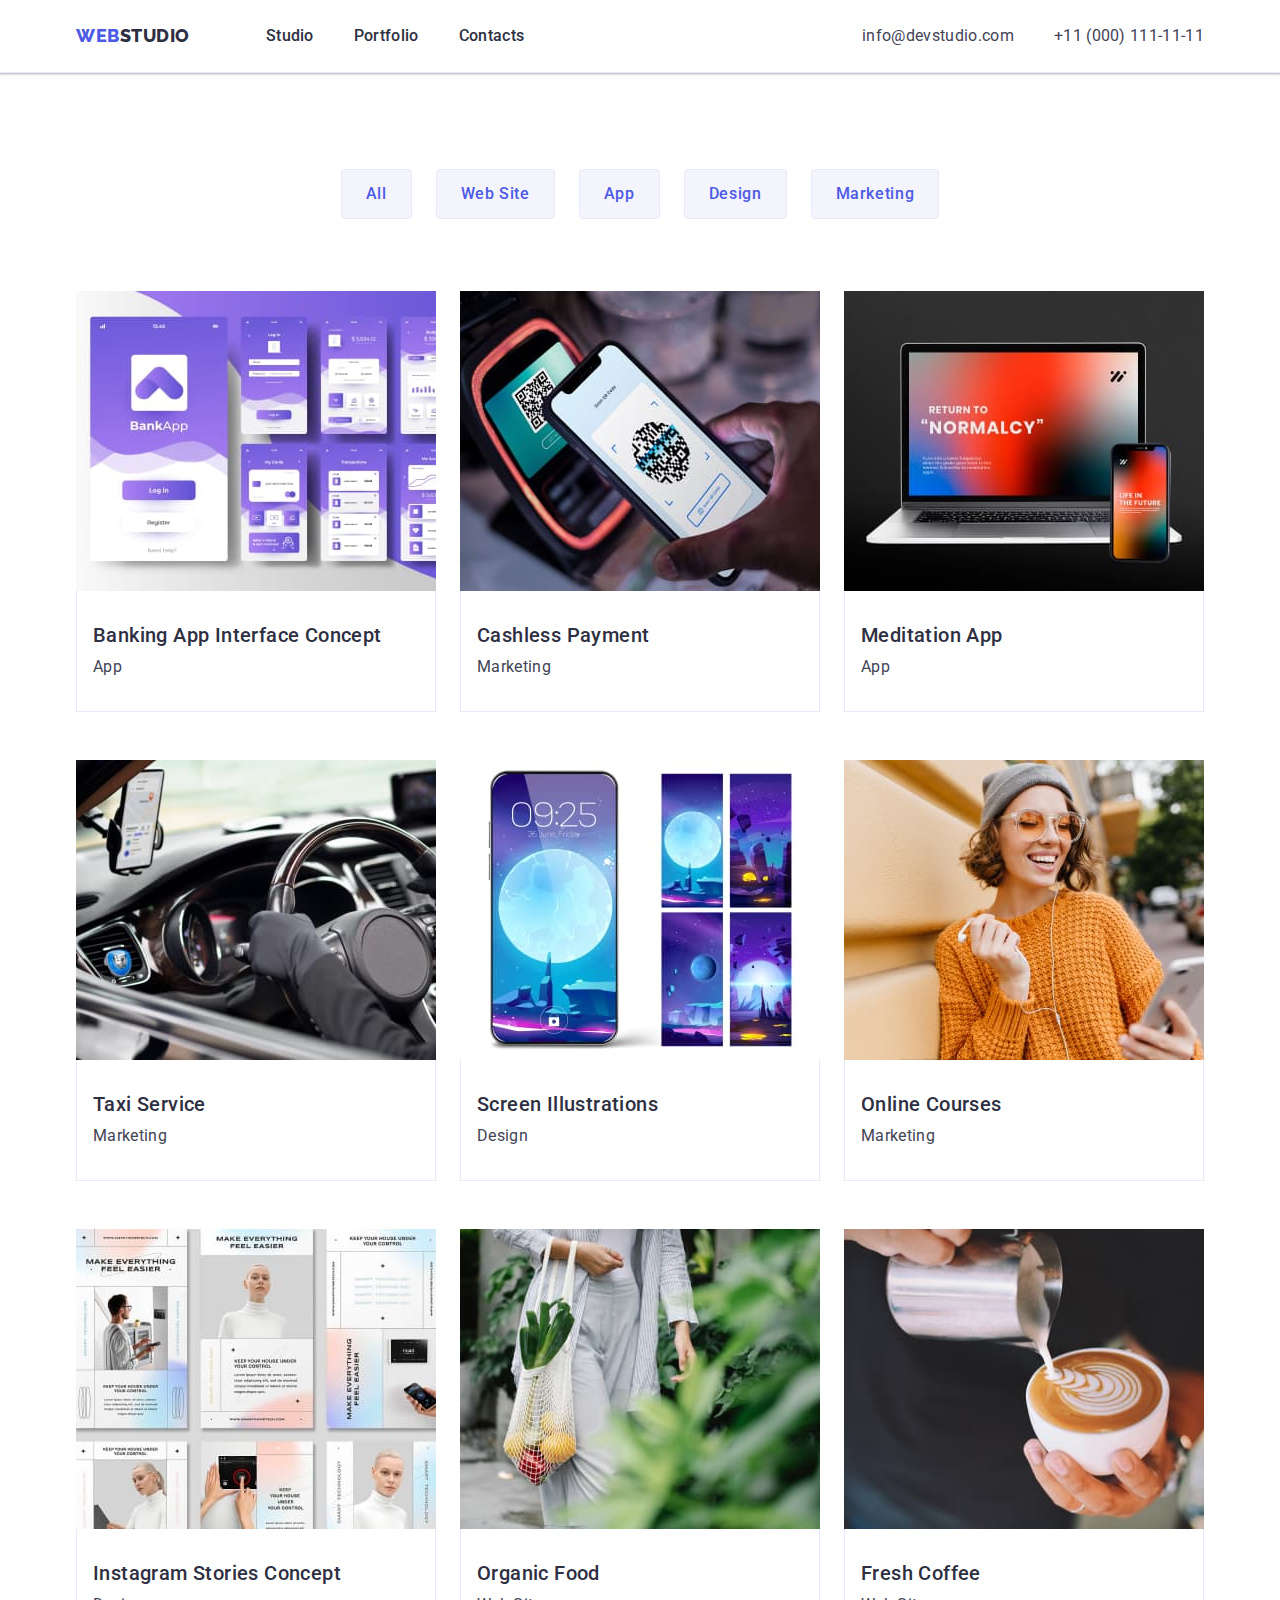
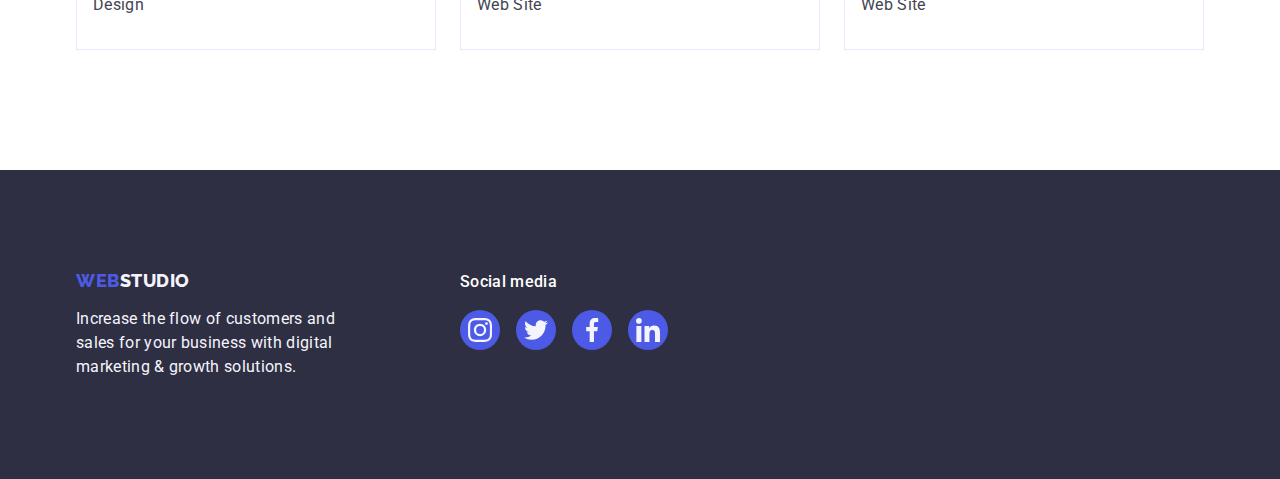
==== portfolio.html @ 3b1a3459 "Initial commit" ====
<!DOCTYPE html>
<html lang="en">
  <head>
    <meta charset="UTF-8" />
    <meta http-equiv="X-UA-Compatible" content="IE=edge" />
    <meta name="viewport" content="width=device-width, initial-scale=1.0" />
    <title>Portfolio</title>
    <link rel="preconnect" href="https://fonts.googleapis.com" />
    <link rel="preconnect" href="https://fonts.gstatic.com" crossorigin />
    <link
      href="https://fonts.googleapis.com/css2?family=Raleway:wght@800&family=Roboto:wght@400;500;700;900&display=swap"
      rel="stylesheet"
    />
    <link
      rel="stylesheet"
      href="https://cdn.jsdelivr.net/npm/modern-normalize@1.1.0/modern-normalize.min.css"
    />
    <link rel="stylesheet" href="./css/styles.css" />
  </head>
  <body>
    <header class="header">
      <div class="container-header container">
        <nav class="container-nav">
          <a href="./index.html" class="link header-logo"
            >Web<span class="color">Studio</span></a
          >
          <ul class="list list-nav">
            <li><a href="./index.html" class="link nav-link">Studio</a></li>
            <li>
              <a href="./portfolio.html" class="link nav-link">Portfolio</a>
            </li>
            <li><a href="" class="link nav-link">Contacts</a></li>
          </ul>
        </nav>
        <address class="contact">
          <ul class="list list-contact">
            <li>
              <a href="mailto:info@devstudio.com" class="link contact-link"
                >info@devstudio.com</a
              >
            </li>
            <li>
              <a href="tel:+110001111111" class="link contact-link"
                >+11 (000) 111-11-11</a
              >
            </li>
          </ul>
        </address>
      </div>
    </header>
    <main>
      <section class="section-projects">
        <div class="container">
          <h1 hidden>Our projects</h1>
          <ul class="list btn-container">
            <li><button type="button" class="filter-btn">All</button></li>
            <li><button type="button" class="filter-btn">Web Site</button></li>
            <li><button type="button" class="filter-btn">App</button></li>
            <li><button type="button" class="filter-btn">Design</button></li>
            <li><button type="button" class="filter-btn">Marketing</button></li>
          </ul>
          <ul class="list examples-container">
            <li class="examples-item">
              <a href="" class="link examples-link">
                <img
                  src="./images/portfolio/1-app.jpg"
                  alt="application screens"
                  width="360"
                  height="300"
                />
                <div class="project-subtitle">
                  <h2 class="examples-title">Banking App Interface Concept</h2>
                  <p class="text-color">App</p>
                </div>
              </a>
            </li>
            <li class="examples-item">
              <a href="" class="link examples-link">
                <img
                  src="./images/portfolio/2-marketing.jpg"
                  alt="phone screen with barcode"
                  width="360"
                  height="300"
                />
                <div class="project-subtitle">
                  <h2 class="examples-title">Cashless Payment</h2>
                  <p class="text-color">Marketing</p>
                </div>
              </a>
            </li>
            <li class="examples-item">
              <a href="" class="link examples-link">
                <img
                  src="./images/portfolio/3-app.jpg"
                  alt="laptop and phone"
                  width="360"
                  height="300"
                />
                <div class="project-subtitle">
                  <h2 class="examples-title">Meditation App</h2>
                  <p class="text-color">App</p>
                </div>
              </a>
            </li>
            <li class="examples-item">
              <a href="" class="link examples-link">
                <img
                  src="./images/portfolio/4-marketing.jpg"
                  alt="car steering wheel"
                  width="360"
                  height="300"
                />
                <div class="project-subtitle">
                  <h2 class="examples-title">Taxi Service</h2>
                  <p class="text-color">Marketing</p>
                </div>
              </a>
            </li>
            <li class="examples-item">
              <a href="" class="link examples-link">
                <img
                  src="./images/portfolio/5-design.jpg"
                  alt="phone with screens"
                  width="360"
                  height="300"
                />
                <div class="project-subtitle">
                  <h2 class="examples-title">Screen Illustrations</h2>
                  <p class="text-color">Design</p>
                </div>
              </a>
            </li>
            <li class="examples-item">
              <a href="" class="link examples-link">
                <img
                  src="./images/portfolio/6-marketing.jpg"
                  alt="girl with earphones"
                  width="360"
                  height="300"
                />
                <div class="project-subtitle">
                  <h2 class="examples-title">Online Courses</h2>
                  <p class="text-color">Marketing</p>
                </div>
              </a>
            </li>
            <li class="examples-item">
              <a href="" class="link examples-link">
                <img
                  src="./images/portfolio/7-design.jpg"
                  alt="screens from instagram"
                  width="360"
                  height="300"
                />
                <div class="project-subtitle">
                  <h2 class="examples-title">Instagram Stories Concept</h2>
                  <p class="text-color">Design</p>
                </div>
              </a>
            </li>
            <li class="examples-item">
              <a href="" class="link examples-link">
                <img
                  src="./images/portfolio/8-website.jpg"
                  alt="string bag with vegetables"
                  width="360"
                  height="300"
                />
                <div class="project-subtitle">
                  <h2 class="examples-title">Organic Food</h2>
                  <p class="text-color">Web Site</p>
                </div>
              </a>
            </li>
            <li class="examples-item">
              <a href="" class="link examples-link">
                <img
                  src="./images/portfolio/9-website.jpg"
                  alt="making cappuccino"
                  width="360"
                  height="300"
                />
                <div class="project-subtitle">
                  <h2 class="examples-title">Fresh Coffee</h2>
                  <p class="text-color">Web Site</p>
                </div>
              </a>
            </li>
          </ul>
        </div>
      </section>
    </main>
    <footer class="footer">
      <div class="container footer-container">
        <div class="leftside-footer">
          <a href="./index.html" class="link footer-logo"
            >Web<span class="color">Studio</span></a
          >
          <p class="footer-text">
            Increase the flow of customers and sales for your business with
            digital marketing & growth solutions.
          </p>
        </div>
        <div class="rightside-footer">
          <p class="footer-subtitle">Social media</p>
          <ul class="list footer-social-list">
            <li class="footer-item">
              <a
                href=""
                class="link footer-social-link"
                target="_blank"
                rel="noopener noreferrer"
                aria-label="Instagram icon"
              >
                <svg class="footer-social-icon" width="24" height="24">
                  <use href="./images/icons.svg#instagram"></use>
                </svg>
              </a>
            </li>
            <li class="footer-item">
              <a
                href=""
                class="link footer-social-link"
                target="_blank"
                rel="noopener noreferrer"
                aria-label="Instagram icon"
              >
                <svg class="footer-social-icon" width="24" height="24">
                  <use href="./images/icons.svg#twitter"></use>
                </svg>
              </a>
            </li>
            <li class="footer-item">
              <a
                href=""
                class="link footer-social-link"
                target="_blank"
                rel="noopener noreferrer"
                aria-label="Instagram icon"
              >
                <svg class="footer-social-icon" width="24" height="24">
                  <use href="./images/icons.svg#facebook"></use>
                </svg>
              </a>
            </li>
            <li class="footer-item">
              <a
                href=""
                class="link footer-social-link"
                target="_blank"
                rel="noopener noreferrer"
                aria-label="Instagram icon"
              >
                <svg class="footer-social-icon" width="24" height="24">
                  <use href="./images/icons.svg#linkedin"></use>
                </svg>
              </a>
            </li>
          </ul>
        </div>
      </div>
    </footer>
  </body>
</html>
---- css/styles.css ----
:root {
    --color-iris: #4d5ae5;
    --color-ocean: #404bbf;
    --color-navy-blue: #2e2f42;
    --color-green: #31d0aa;
    --color-slate: #434455;
    --color-light-slate: #8e8f99;
    --color-cornflower: #e7e9fc;
    --color-cloud: #f4f4fd;
    --color-navy-blue-modal: #2e2f42;
    --color-grey: #2e2f42;
    --color-white: #ffffff;
    --color-dairy: #fcfcfc;
}

body {
    background-color: var(--color-white);
    color: var(--color-slate);
    font-family: Roboto, sans-serif;
    font-style: normal;
    font-weight: 400;
    font-size: 16px;
    line-height: 1.5;
    letter-spacing: 0.02em;
}

.container {
    width: 1158px;
    margin-left: auto;
    margin-right: auto;
    padding-left: 15px;
    padding-right: 15px;
}

/* Reset */
.list {
    list-style: none;
    margin: 0;
    padding: 0;
}

.link {
    text-decoration: none;
    color: currentColor;
}

h1,
h2,
h3,
h4,
h5,
h6,
p {
    margin: 0;
}

img {
    display: block;
}

/* Header */

.header {
    border-bottom: 1px solid var(--color-cornflower);
    box-shadow: 0px 2px 1px rgba(46, 47, 66, 0.08), 0px 1px 1px rgba(46, 47, 66, 0.16), 0px 1px 6px rgba(46, 47, 66, 0.08);
}

.header-logo {
    margin-right: 76px;
    color: var(--color-iris);
    font-family: 'Raleway', sans-serif;
    font-weight: 800;
    font-size: 18px;
    line-height: 1.17;
    display: flex;
    align-items: center;
    letter-spacing: 0.03em;
    text-transform: uppercase;
}

.header-logo .color {
    display: block;        
    color: var(--color-navy-blue);
}

.nav-link {
    display: block;
    padding-top: 24px;
    padding-bottom: 24px;

    color: var(--color-navy-blue);
    font-family: Roboto, sans-serif;
    font-weight: 500;
    font-size: 16px;
    line-height: 1.5;
}

.contact {
    font-style: normal;
    margin-left: auto;
}

.contact-link {
    display: block;
    padding-top: 24px;
    padding-bottom: 24px;

    color: var(--color-slate);
    font-weight: 400;
    font-size: 16px;
    line-height: 1.5;
    font-style: normal;
}

.nav-link:hover,
.nav-link:focus,
.contact-link:hover,
.contact-link:focus {
    color: var(--color-ocean);
}

.container-header,
.container-nav,
.list-nav,
.list-contact {
    display: flex;
    align-items: center;
}
.list-nav,
.list-contact {
    gap: 40px;
}

/* Hero */
.section-hero {
    background-color: var(--color-navy-blue);
    padding-top: 188px;
    padding-bottom: 188px;
    max-width: 1440px;
    margin-left: auto;
    margin-right: auto;
    background-image: linear-gradient(rgba(46, 47, 66, 0.7), rgba(46, 47, 66, 0.7)), 
    url(../images/backgrounds/hero-image.jpg);
    background-repeat: no-repeat;
    background-size: cover;
    background-position: center;
}

.hero-title {
    max-width: 496px;   
    margin-right: auto;
    margin-left: auto;
    margin-bottom: 48px;

    color: var(--color-white);
    font-weight: 700;
    font-size: 56px;
    line-height: 1.07;
    text-align: center;
    letter-spacing: 0.02em
}

.hero-btn {
    display: block;
    min-width: 169px;
    height: 56px;
    margin-right: auto;
    margin-left: auto;
    padding: 16px 32px;    
    text-align: center;
    color: var(--color-white);
    background-color: var(--color-iris);
    font-family: "Roboto", sans-serif;
    font-weight: 500;
    font-size: 16px;
    line-height: 1.5;
    letter-spacing: 0.04em;
    cursor: pointer;
    border: none;
    border-radius: 4px;
}

.hero-btn:hover,
.hero-btn:focus {
    background-color: var(--color-ocean);
    border: none;
    border-radius: 4px;
}

/* Features */
.section-features {
    padding-top: 120px;
    padding-bottom: 120px;
}

.features-container {
    display: flex;
    flex-wrap: wrap;
    gap: 24px;
}

.features-item {
    display: block;
    width: calc((100% - 24px * 3) / 4);
}

.features-title {
    margin-bottom: 8px;
    color: var(--color-navy-blue);
    font-weight: 500;
    font-size: 20px;
    line-height: 1.2;
    letter-spacing: 0.02em
}
.features-icon {
    display: flex;
    align-items: center;
    justify-content: center;
    height: 112px;
    
    margin-bottom: 8px;
    background-color: var(--color-cloud);
    border-radius: 4px; 
}

/* what are we doing */
.section-works {
    padding-bottom: 120px;
}

.works-container {
    display: flex;
    flex-wrap: wrap;
    gap: 24px;
}
.pic {
    width: calc((100% - 48px) / 3);
}


/* Titles works&team */
.works-title,
.team-title,
.customers-title {
    margin-bottom: 72px;
    color: var(--color-navy-blue);
    font-weight: 700;
    font-size: 36px;
    line-height: 1.11;
    text-align: center;
    text-transform: capitalize;
    letter-spacing: 0.02em;
}

/* Team */
.section-team {
    padding-top: 120px;
    padding-bottom: 120px;
    background-color: var(--color-cloud);
}

.team-list-container {
    display: flex;
    flex-wrap: wrap;
    gap: 24px;
}
.team-item {
    box-shadow: 0px 1px 6px rgba(46, 47, 66, 0.08), 0px 1px 1px rgba(46, 47, 66, 0.16), 0px 2px 1px rgba(46, 47, 66, 0.08);
    border-radius: 0px 0px 4px 4px;
}
.team-subtitle {
    padding: 32px 0;
    background-color: var(--color-white);
}
.avatar-text {
    margin-bottom: 8px;
}
.social-list{
    display: flex;
    justify-content: center;
    gap: 24px;
}
.social-link {
    display: flex;
    justify-content: center;
    align-items: center;
    width: 40px;
    height: 40px;
    border-radius: 50%;
    background-color: var(--color-iris);
    color: var(--color-cloud);
}
.social-link:hover,
.social-link:focus {
    background-color: var(--color-ocean);
}
.social-icon {
    fill: currentColor;
}

/* Titles avatar&examples */
.avatar-title,
.examples-title {
    margin-bottom: 8px;
    color: var(--color-navy-blue);
    font-weight: 500;
    font-size: 20px;
    line-height: 1.2;
    letter-spacing: 0.02em
}

.avatar-title,
.avatar-text {
    text-align: center;
}

/* Customers */
.section-customers {
    padding-top: 120px;
    padding-bottom: 120px;
}
.customers-title {
    line-height: 1.1
}
.customers-list {
    display: flex;
    justify-content: center;
    gap: 24px;    
}
.customers-link {
    display: flex;
    justify-content: center;
    align-items: center;
    width: 168px;
    height: 88px;
    border: 1px solid var(--color-light-slate);
    border-radius: 4px;
    color: var(--color-light-slate);
}
.customers-link:hover,
.customers-link:focus {   
    border: 1px solid var(--color-ocean);
    color: var(--color-ocean);
}
.customers-icon {
    fill: currentColor;
}


/* Portfolio filter btn */
.filter-btn {
    padding: 12px 24px;
    color: var(--color-iris);
    background-color: var(--color-cloud);
    font-family: 'Roboto', sans-serif;
    font-style: normal;
    font-weight: 500;
    font-size: 16px;
    line-height: 1.5;
    align-items: center;
    text-align: center;
    letter-spacing: 0.04em;
    cursor: pointer;
    border: 1px solid var(--color-cornflower);
    border-radius: 4px;
}

.filter-btn:hover,
.filter-btn:focus,
.filter-btn:active {

    color: var(--color-white);
    background-color: var(--color-ocean);
    box-shadow: 0px 3px 1px rgba(0, 0, 0, 0.1), 0px 2px 1px rgba(0, 0, 0, 0.08), 0px 2px 2px rgba(0, 0, 0, 0.12);
    border: 1px solid transparent;
    border-radius: 4px;    
}

.projects .text-color {
    color: var(--color-slate);
}

.section-projects {
    padding-top: 96px;
    padding-bottom: 120px;
}

.project-subtitle {
    padding-top: 32px;
    padding-right: 16px;
    padding-bottom: 32px;
    padding-left: 16px;

    background-color: var(--color-white);
    border-left: 1px solid var(--color-cornflower);
    border-right: 1px solid var(--color-cornflower);
    border-bottom: 1px solid var(--color-cornflower);
}

.btn-container {
    display: flex;
    flex-wrap: wrap;
    gap: 24px;
    justify-content: center;
    margin-bottom: 72px;
}

.examples-container {
    display: flex;
    flex-wrap: wrap;
    row-gap: 48px;
    column-gap: 24px;
}

.examples-item {
    flex-basis: calc((100% - 48px) / 3);
}
.examples-link {
    display: block;
}
.examples-link:hover,
.examples-link:focus {
    box-shadow: 0px 1px 6px rgba(46, 47, 66, 0.08), 0px 1px 1px rgba(46, 47, 66, 0.16), 0px 2px 1px rgba(46, 47, 66, 0.08);
}

/* Footer */
.footer-container {
    display: flex;
    gap: 120px;
    align-items: baseline;
}
.footer {
    padding-top: 100px;
    padding-bottom: 100px;
    background-color: var(--color-navy-blue);
}

.footer-logo {
    margin-bottom: 16px;
    color: var(--color-iris);
    font-family: 'Raleway', sans-serif;
    font-weight: 800;
    font-size: 18px;
    line-height: 1.17;
    display: inline-block;
    align-items: center;
    letter-spacing: 0.03em;
    text-transform: uppercase;
}

.footer-logo .color {
    color: var(--color-cloud);
}

.footer-text {
    width: 264px;
    color: var(--color-cloud);
}
.footer-subtitle {
    
    margin-bottom: 16px;
    font-family: 'Roboto';
    font-style: normal;
    font-weight: 500;
    font-size: 16px;
    line-height: 1.5;
    letter-spacing: 0.02em;
    font-weight: 500;
    color: var(--color-white);
}

.footer-social-list {
    display: flex;
    justify-content: left;
    gap: 16px;
}

.footer-social-link {
    display: flex;
        justify-content: center;
        align-items: center;
        width: 40px;
        height: 40px;
        border-radius: 50%;
        background-color: var(--color-iris);
        color: var(--color-cloud);
    }
    
    .footer-social-link:hover,
    .footer-social-link:focus {
        background-color: var(--color-green);
}
.footer-social-icon {
    fill: currentColor;
}
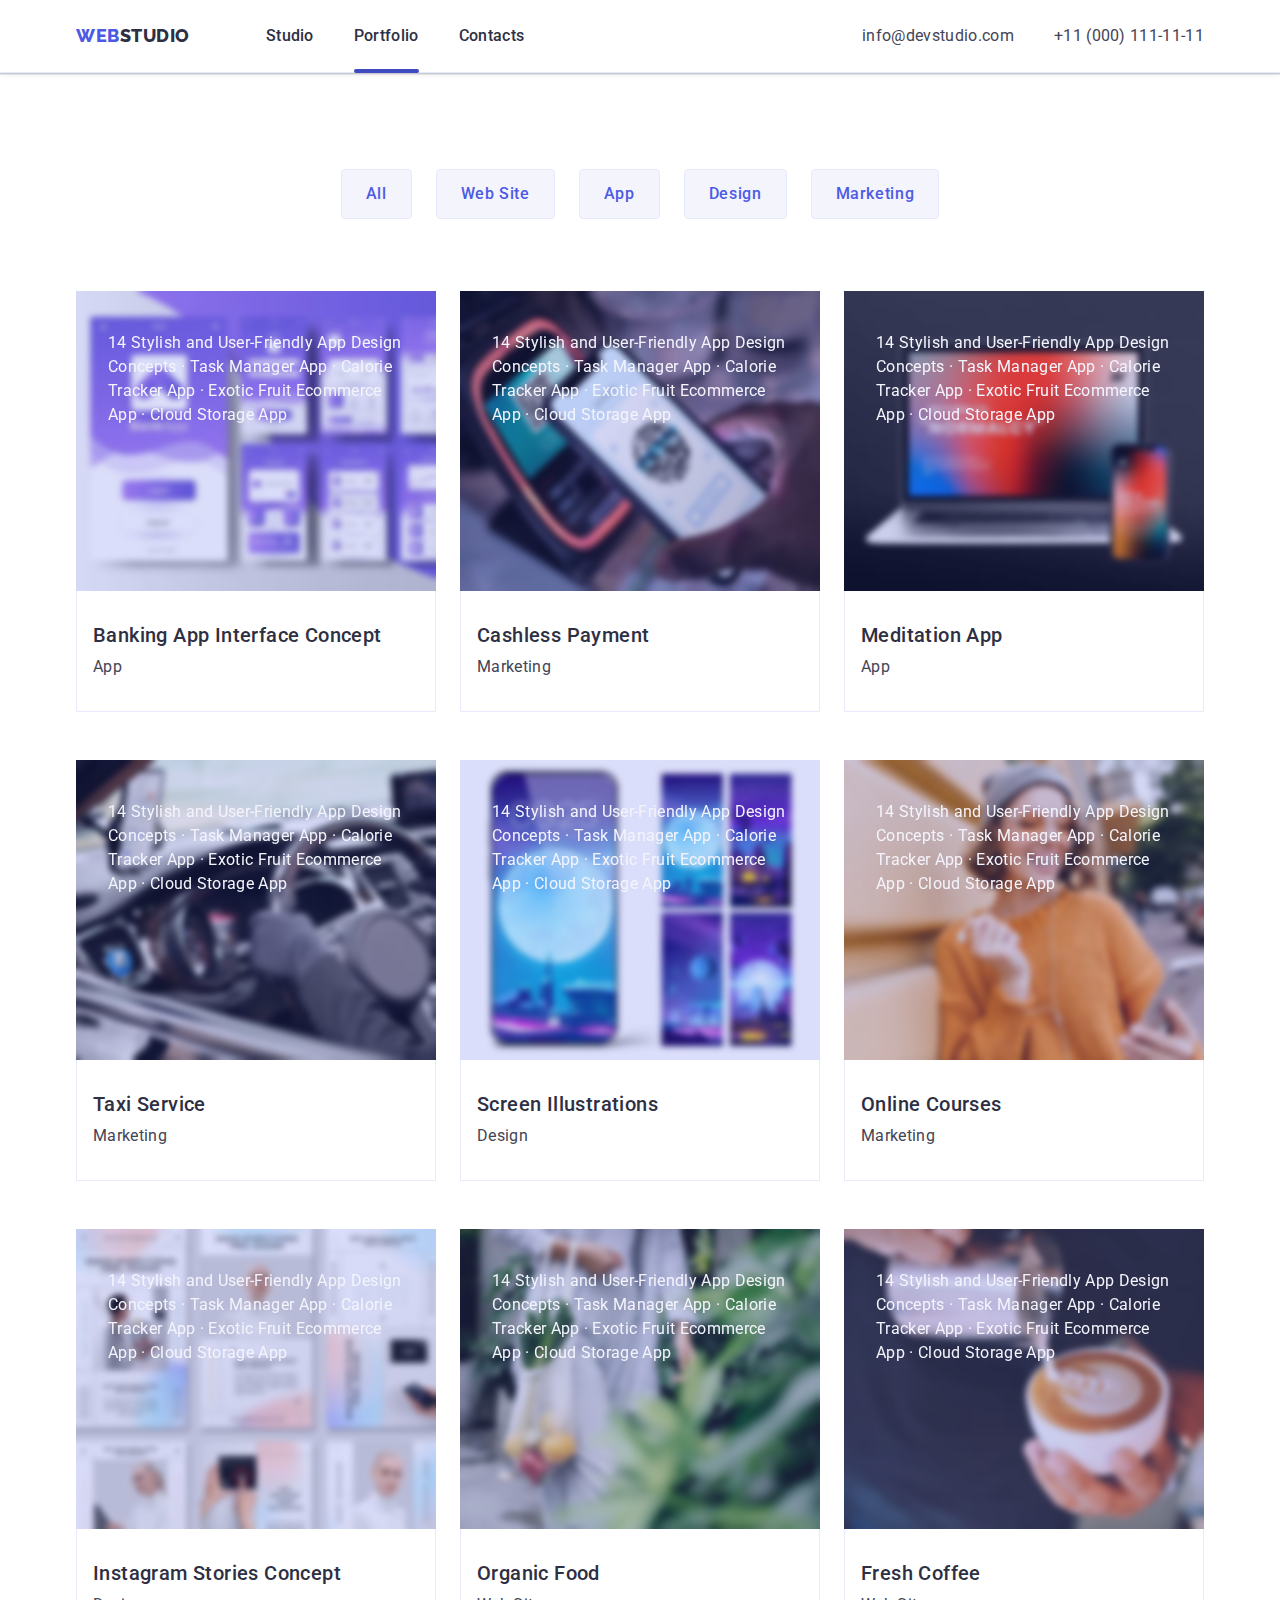
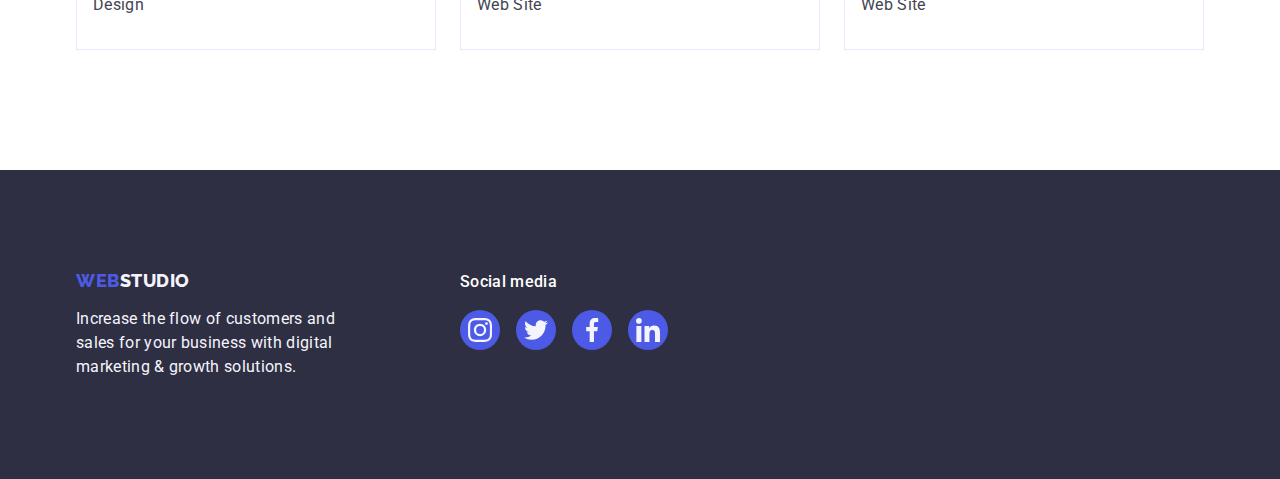
==== commit 883f5d36: "HW5 transition" ====
--- a/portfolio.html
+++ b/portfolio.html
@@ -27,7 +27,9 @@
           <ul class="list list-nav">
             <li><a href="./index.html" class="link nav-link">Studio</a></li>
             <li>
-              <a href="./portfolio.html" class="link nav-link">Portfolio</a>
+              <a href="./portfolio.html" class="link nav-link current"
+                >Portfolio</a
+              >
             </li>
             <li><a href="" class="link nav-link">Contacts</a></li>
           </ul>
@@ -62,12 +64,19 @@
           <ul class="list examples-container">
             <li class="examples-item">
               <a href="" class="link examples-link">
-                <img
-                  src="./images/portfolio/1-app.jpg"
-                  alt="application screens"
-                  width="360"
-                  height="300"
-                />
+                <div class="examples-box">
+                  <img
+                    src="./images/portfolio/1-app.jpg"
+                    alt="application screens"
+                    width="360"
+                    height="300"
+                  />
+                  <p class="examples-label">
+                    14 Stylish and User-Friendly App Design Concepts · Task
+                    Manager App · Calorie Tracker App · Exotic Fruit Ecommerce
+                    App · Cloud Storage App
+                  </p>
+                </div>
                 <div class="project-subtitle">
                   <h2 class="examples-title">Banking App Interface Concept</h2>
                   <p class="text-color">App</p>
@@ -76,12 +85,20 @@
             </li>
             <li class="examples-item">
               <a href="" class="link examples-link">
-                <img
-                  src="./images/portfolio/2-marketing.jpg"
-                  alt="phone screen with barcode"
-                  width="360"
-                  height="300"
-                />
+                <div class="examples-box">
+                  <img
+                    class="examples-pic"
+                    src="./images/portfolio/2-marketing.jpg"
+                    alt="phone screen with barcode"
+                    width="360"
+                    height="300"
+                  />
+                  <p class="examples-label">
+                    14 Stylish and User-Friendly App Design Concepts · Task
+                    Manager App · Calorie Tracker App · Exotic Fruit Ecommerce
+                    App · Cloud Storage App
+                  </p>
+                </div>
                 <div class="project-subtitle">
                   <h2 class="examples-title">Cashless Payment</h2>
                   <p class="text-color">Marketing</p>
@@ -90,12 +107,20 @@
             </li>
             <li class="examples-item">
               <a href="" class="link examples-link">
-                <img
-                  src="./images/portfolio/3-app.jpg"
-                  alt="laptop and phone"
-                  width="360"
-                  height="300"
-                />
+                <div class="examples-box">
+                  <img
+                    class="examples-pic"
+                    src="./images/portfolio/3-app.jpg"
+                    alt="laptop and phone"
+                    width="360"
+                    height="300"
+                  />
+                  <p class="examples-label">
+                    14 Stylish and User-Friendly App Design Concepts · Task
+                    Manager App · Calorie Tracker App · Exotic Fruit Ecommerce
+                    App · Cloud Storage App
+                  </p>
+                </div>
                 <div class="project-subtitle">
                   <h2 class="examples-title">Meditation App</h2>
                   <p class="text-color">App</p>
@@ -104,12 +129,20 @@
             </li>
             <li class="examples-item">
               <a href="" class="link examples-link">
-                <img
-                  src="./images/portfolio/4-marketing.jpg"
-                  alt="car steering wheel"
-                  width="360"
-                  height="300"
-                />
+                <div class="examples-box">
+                  <img
+                    class="examples-pic"
+                    src="./images/portfolio/4-marketing.jpg"
+                    alt="car steering wheel"
+                    width="360"
+                    height="300"
+                  />
+                  <p class="examples-label">
+                    14 Stylish and User-Friendly App Design Concepts · Task
+                    Manager App · Calorie Tracker App · Exotic Fruit Ecommerce
+                    App · Cloud Storage App
+                  </p>
+                </div>
                 <div class="project-subtitle">
                   <h2 class="examples-title">Taxi Service</h2>
                   <p class="text-color">Marketing</p>
@@ -118,12 +151,20 @@
             </li>
             <li class="examples-item">
               <a href="" class="link examples-link">
-                <img
-                  src="./images/portfolio/5-design.jpg"
-                  alt="phone with screens"
-                  width="360"
-                  height="300"
-                />
+                <div class="examples-box">
+                  <img
+                    class="examples-pic"
+                    src="./images/portfolio/5-design.jpg"
+                    alt="phone with screens"
+                    width="360"
+                    height="300"
+                  />
+                  <p class="examples-label">
+                    14 Stylish and User-Friendly App Design Concepts · Task
+                    Manager App · Calorie Tracker App · Exotic Fruit Ecommerce
+                    App · Cloud Storage App
+                  </p>
+                </div>
                 <div class="project-subtitle">
                   <h2 class="examples-title">Screen Illustrations</h2>
                   <p class="text-color">Design</p>
@@ -132,12 +173,20 @@
             </li>
             <li class="examples-item">
               <a href="" class="link examples-link">
-                <img
-                  src="./images/portfolio/6-marketing.jpg"
-                  alt="girl with earphones"
-                  width="360"
-                  height="300"
-                />
+                <div class="examples-box">
+                  <img
+                    class="examples-pic"
+                    src="./images/portfolio/6-marketing.jpg"
+                    alt="girl with earphones"
+                    width="360"
+                    height="300"
+                  />
+                  <p class="examples-label">
+                    14 Stylish and User-Friendly App Design Concepts · Task
+                    Manager App · Calorie Tracker App · Exotic Fruit Ecommerce
+                    App · Cloud Storage App
+                  </p>
+                </div>
                 <div class="project-subtitle">
                   <h2 class="examples-title">Online Courses</h2>
                   <p class="text-color">Marketing</p>
@@ -146,12 +195,20 @@
             </li>
             <li class="examples-item">
               <a href="" class="link examples-link">
-                <img
-                  src="./images/portfolio/7-design.jpg"
-                  alt="screens from instagram"
-                  width="360"
-                  height="300"
-                />
+                <div class="examples-box">
+                  <img
+                    class="examples-pic"
+                    src="./images/portfolio/7-design.jpg"
+                    alt="screens from instagram"
+                    width="360"
+                    height="300"
+                  />
+                  <p class="examples-label">
+                    14 Stylish and User-Friendly App Design Concepts · Task
+                    Manager App · Calorie Tracker App · Exotic Fruit Ecommerce
+                    App · Cloud Storage App
+                  </p>
+                </div>
                 <div class="project-subtitle">
                   <h2 class="examples-title">Instagram Stories Concept</h2>
                   <p class="text-color">Design</p>
@@ -160,12 +217,20 @@
             </li>
             <li class="examples-item">
               <a href="" class="link examples-link">
-                <img
-                  src="./images/portfolio/8-website.jpg"
-                  alt="string bag with vegetables"
-                  width="360"
-                  height="300"
-                />
+                <div class="examples-box">
+                  <img
+                    class="examples-pic"
+                    src="./images/portfolio/8-website.jpg"
+                    alt="string bag with vegetables"
+                    width="360"
+                    height="300"
+                  />
+                  <p class="examples-label">
+                    14 Stylish and User-Friendly App Design Concepts · Task
+                    Manager App · Calorie Tracker App · Exotic Fruit Ecommerce
+                    App · Cloud Storage App
+                  </p>
+                </div>
                 <div class="project-subtitle">
                   <h2 class="examples-title">Organic Food</h2>
                   <p class="text-color">Web Site</p>
@@ -174,12 +239,20 @@
             </li>
             <li class="examples-item">
               <a href="" class="link examples-link">
-                <img
-                  src="./images/portfolio/9-website.jpg"
-                  alt="making cappuccino"
-                  width="360"
-                  height="300"
-                />
+                <div class="examples-box">
+                  <img
+                    class="examples-pic"
+                    src="./images/portfolio/9-website.jpg"
+                    alt="making cappuccino"
+                    width="360"
+                    height="300"
+                  />
+                  <p class="examples-label">
+                    14 Stylish and User-Friendly App Design Concepts · Task
+                    Manager App · Calorie Tracker App · Exotic Fruit Ecommerce
+                    App · Cloud Storage App
+                  </p>
+                </div>
                 <div class="project-subtitle">
                   <h2 class="examples-title">Fresh Coffee</h2>
                   <p class="text-color">Web Site</p>
--- a/css/styles.css
+++ b/css/styles.css
@@ -87,12 +87,25 @@
     display: block;
     padding-top: 24px;
     padding-bottom: 24px;
+    position: relative;
 
     color: var(--color-navy-blue);
     font-family: Roboto, sans-serif;
     font-weight: 500;
     font-size: 16px;
     line-height: 1.5;
+
+    transition: color 250ms cubic-bezier(0.4, 0, 0.2, 1);
+}
+.current::after {
+    content: '';
+    position: absolute;
+    width: 100%;
+    height: 4px;
+    background: var(--color-ocean);
+    border-radius: 2px;
+    left: 0px;
+    bottom: -1px;  
 }
 
 .contact {
@@ -110,6 +123,8 @@
     font-size: 16px;
     line-height: 1.5;
     font-style: normal;
+
+    transition: color 250ms cubic-bezier(0.4, 0, 0.2, 1);
 }
 
 .nav-link:hover,
@@ -178,13 +193,14 @@
     cursor: pointer;
     border: none;
     border-radius: 4px;
+
+    transition: background-color 250ms cubic-bezier(0.4, 0, 0.2, 1);
 }
 
 .hero-btn:hover,
 .hero-btn:focus {
     background-color: var(--color-ocean);
-    border: none;
-    border-radius: 4px;
+   
 }
 
 /* Features */
@@ -289,6 +305,8 @@
     border-radius: 50%;
     background-color: var(--color-iris);
     color: var(--color-cloud);
+
+    transition: background-color 250ms cubic-bezier(0.4, 0, 0.2, 1);
 }
 .social-link:hover,
 .social-link:focus {
@@ -336,6 +354,8 @@
     border: 1px solid var(--color-light-slate);
     border-radius: 4px;
     color: var(--color-light-slate);
+
+    transition: border 250ms cubic-bezier(0.4, 0, 0.2, 1), color 250ms cubic-bezier(0.4, 0, 0.2, 1);
 }
 .customers-link:hover,
 .customers-link:focus {   
@@ -363,6 +383,9 @@
     cursor: pointer;
     border: 1px solid var(--color-cornflower);
     border-radius: 4px;
+    box-shadow: none;
+
+    transition: color 250ms cubic-bezier(0.4, 0, 0.2, 1), background-color 250ms cubic-bezier(0.4, 0, 0.2, 1), box-shadow 250ms cubic-bezier(0.4, 0, 0.2, 1), border 250ms cubic-bezier(0.4, 0, 0.2, 1);
 }
 
 .filter-btn:hover,
@@ -373,7 +396,7 @@
     background-color: var(--color-ocean);
     box-shadow: 0px 3px 1px rgba(0, 0, 0, 0.1), 0px 2px 1px rgba(0, 0, 0, 0.08), 0px 2px 2px rgba(0, 0, 0, 0.12);
     border: 1px solid transparent;
-    border-radius: 4px;    
+        
 }
 
 .projects .text-color {
@@ -415,12 +438,30 @@
 .examples-item {
     flex-basis: calc((100% - 48px) / 3);
 }
+.examples-box {
+    position: relative;
+}
 .examples-link {
     display: block;
 }
 .examples-link:hover,
 .examples-link:focus {
     box-shadow: 0px 1px 6px rgba(46, 47, 66, 0.08), 0px 1px 1px rgba(46, 47, 66, 0.16), 0px 2px 1px rgba(46, 47, 66, 0.08);
+}
+.examples-pic {
+ 
+}
+.examples-label {
+    position: absolute;
+    bottom: 0;
+    left: 0;
+    width: 100%;
+    height: 100%;
+    padding: 40px 32px 164px 32px;
+    color: var(--color-cloud);
+    /* Тимчасово!!! поміняти на макетні */
+    background-color: rgba(77, 90, 229, 0.2);
+    backdrop-filter: blur(3px);
 }
 
 /* Footer */
@@ -484,6 +525,8 @@
         border-radius: 50%;
         background-color: var(--color-iris);
         color: var(--color-cloud);
+
+        transition: background-color 250ms cubic-bezier(0.4, 0, 0.2, 1);
     }
     
     .footer-social-link:hover,
